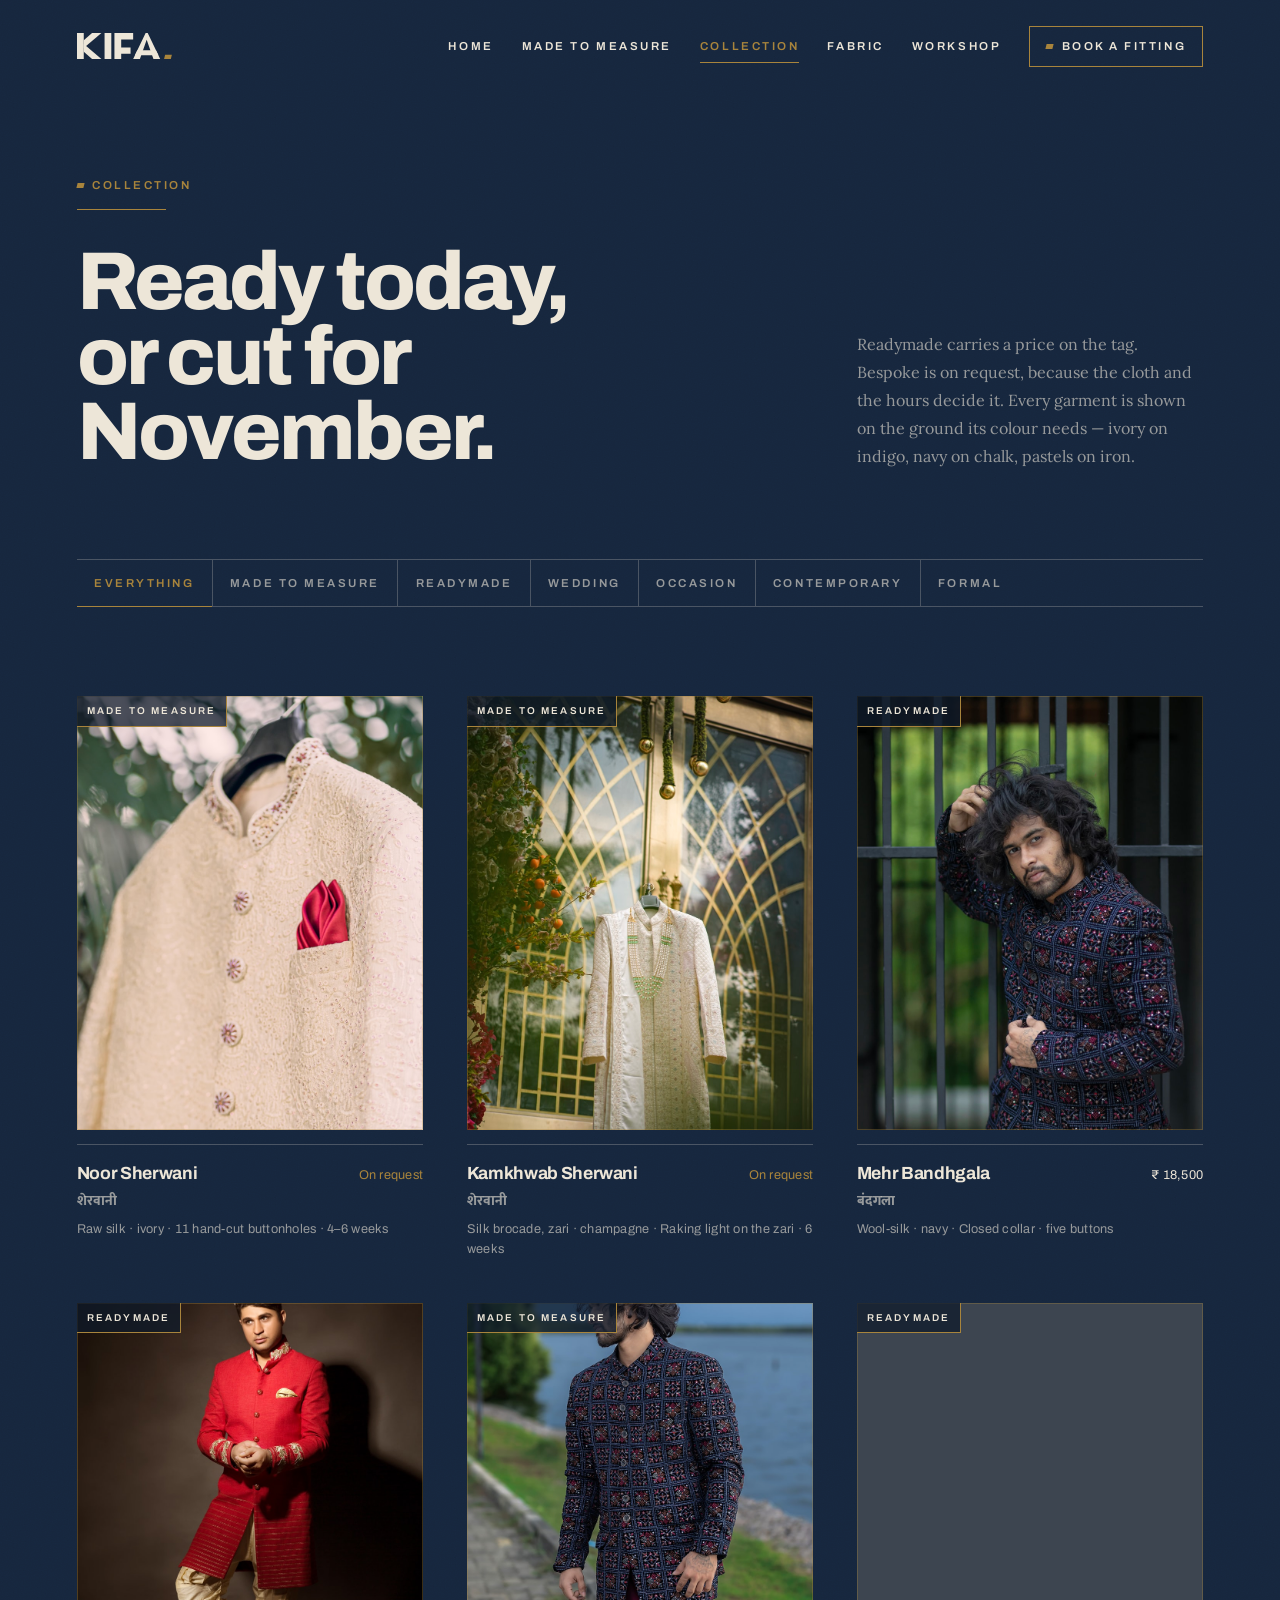
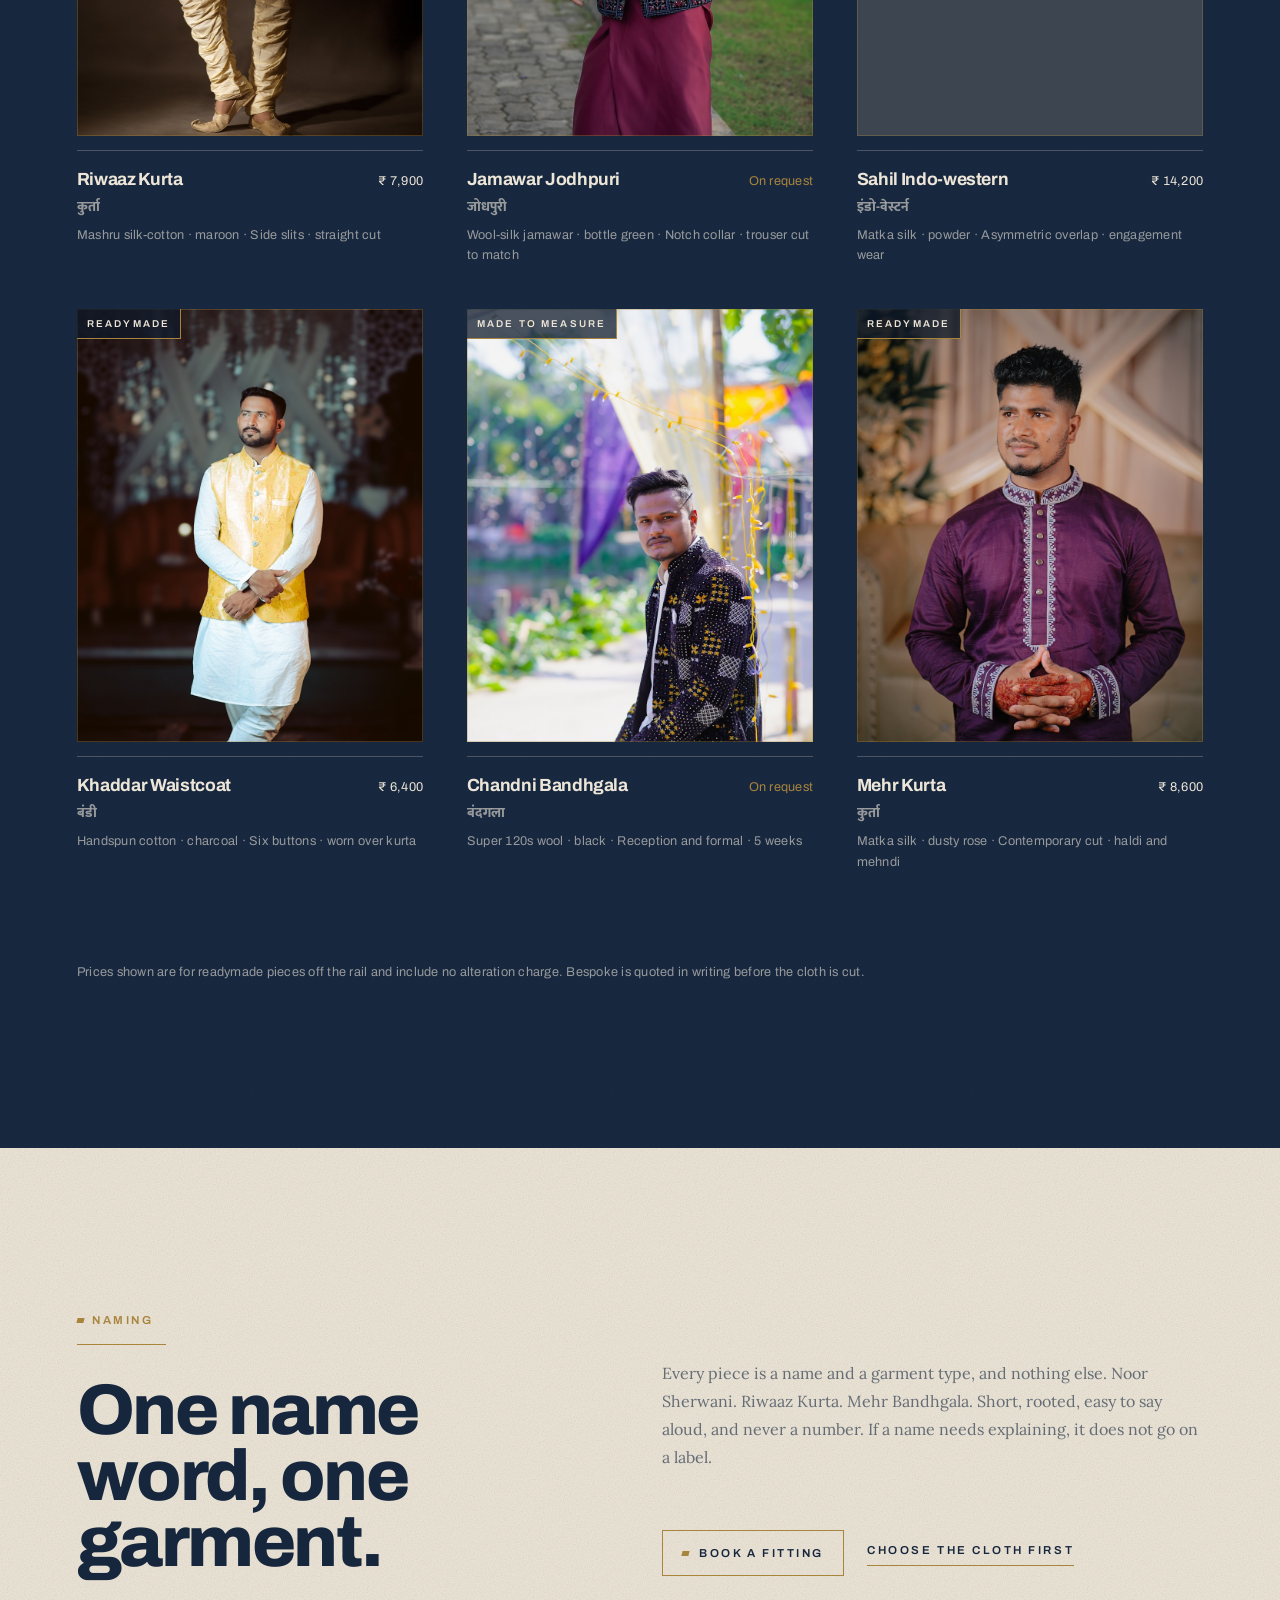
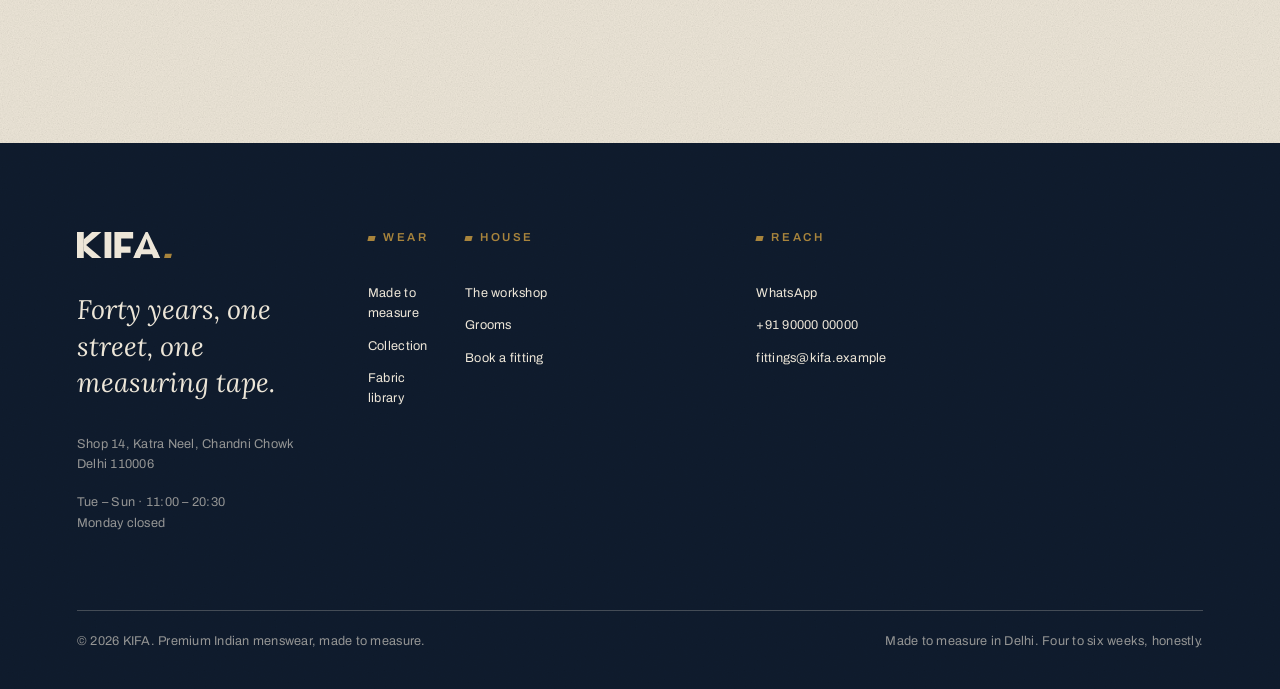
==== collection.html @ 97ea096e "feat: KIFA website — static site with placeholder photography Six-page static site for KIFA, Indian " ====
<!doctype html>
<html lang="en">
<head>
<meta charset="utf-8">
<meta name="viewport" content="width=device-width,initial-scale=1">
<title>KIFA — Collection</title>
<meta name="description" content="Sherwani, bandhgala, jodhpuri, kurta and waistcoat. Readymade carries a price. Bespoke is on request.">
<link rel="preconnect" href="https://fonts.googleapis.com">
<link rel="preconnect" href="https://fonts.gstatic.com" crossorigin>
<link href="https://fonts.googleapis.com/css2?family=Archivo:wght@400;600;700;800&family=Lora:ital,wght@0,400;1,400;1,500&family=Mukta:wght@800&family=Noto+Nastaliq+Urdu:wght@400;600&display=swap" rel="stylesheet">
<link rel="stylesheet" href="assets/css/kifa.css">
<link rel="stylesheet" href="assets/css/components.css">
<link rel="icon" href="data:image/svg+xml,%3Csvg xmlns='http://www.w3.org/2000/svg' viewBox='0 0 32 32'%3E%3Crect width='32' height='32' fill='%2316263D'/%3E%3Cpath d='M11 12h13l-3 8H8z' fill='%23A8843C'/%3E%3C/svg%3E">
</head>
<body>

<main id="main">

  <section class="section ground g-indigo wrap" data-ground="indigo"
           style="padding-top:clamp(140px,20vh,240px)">
    <div class="grid g-12">
      <div class="col-7">
        <p class="eyebrow rv"><span class="tick"></span>Collection</p>
        <div class="hairline hairline--short rv mt-s"></div>
        <h1 class="hook rv mt-m">Ready today,<br>or cut for<br>November.</h1>
      </div>
      <div class="col-4 start-9" style="align-self:end">
        <p class="body muted rv">
          Readymade carries a price on the tag. Bespoke is on request, because the cloth and the
          hours decide it. Every garment is shown on the ground its colour needs — ivory on
          indigo, navy on chalk, pastels on iron.
        </p>
      </div>
    </div>

    <div class="filters mt-xl rv" id="filters" role="group" aria-label="Filter the collection">
      <button data-filter="all" aria-pressed="true">Everything</button>
      <button data-filter="bespoke" aria-pressed="false">Made to measure</button>
      <button data-filter="ready" aria-pressed="false">Readymade</button>
      <button data-filter="wedding" aria-pressed="false">Wedding</button>
      <button data-filter="occasion" aria-pressed="false">Occasion</button>
      <button data-filter="contemporary" aria-pressed="false">Contemporary</button>
      <button data-filter="formal" aria-pressed="false">Formal</button>
    </div>

    <div class="grid g-3 mt-xl" id="grid"></div>

    <p class="spec muted mt-xl rv">
      Prices shown are for readymade pieces off the rail and include no alteration charge.
      Bespoke is quoted in writing before the cloth is cut.
    </p>
  </section>

  <!-- naming -->
  <section class="section ground g-chalk wrap" data-ground="chalk">
    <div class="grid g-12">
      <div class="col-5">
        <p class="eyebrow rv"><span class="tick"></span>Naming</p>
        <div class="hairline hairline--short rv mt-s"></div>
        <h2 class="hook hook--s rv mt-m">One name<br>word, one<br>garment.</h2>
      </div>
      <div class="col-6 start-7" style="align-self:end">
        <p class="body muted rv">
          Every piece is a name and a garment type, and nothing else. Noor Sherwani.
          Riwaaz Kurta. Mehr Bandhgala. Short, rooted, easy to say aloud, and never a number.
          If a name needs explaining, it does not go on a label.
        </p>
        <div class="flexrow mt-l rv">
          <a class="btn" href="fitting.html"><span class="tick"></span>Book a fitting</a>
          <a class="link-u" href="fabric.html">Choose the cloth first</a>
        </div>
      </div>
    </div>
  </section>

</main>

<script src="assets/js/site.js"></script>
<script src="assets/js/art.js"></script>
<script src="assets/js/blocks.js"></script>
<script>
function PAGE(){
  document.querySelector('#grid').innerHTML = SITE.collection.map((it,i) => {
    const html = plateHTML(it, { delay: (i%3)*110, href:'fitting.html' });
    return html.replace('<a class="plate',
      `<a data-kind="${it.kind}" data-family="${it.family}" class="plate`);
  }).join('');
}
</script>
<script src="assets/js/kifa.js"></script>
</body>
</html>
---- assets/css/kifa.css ----
/* ============================================================
   KIFA — brand guidelines v0.1 implementation
   Colour, typography, layout and motion follow the document.
   Nothing here invents a colour, a typeface or a decoration
   that is not specified in the brand book.
   ============================================================ */

/* --- 01 · TOKENS ------------------------------------------ */
:root{
  /* 05 Colour — five colours, four jobs */
  --indigo:      #16263D;   /* ground for light garments */
  --chalk:       #EDE6D8;   /* ground for dark & saturated garments */
  --brass:       #A8843C;   /* identity accent — hairlines & small type only */
  --madder:      #8C2F27;   /* alert only */
  --iron:        #3D4550;   /* ground for pastels */

  /* working tints, derived only */
  --indigo-deep: #0E1A2B;
  --indigo-lift: #1D3150;
  --chalk-dim:   #DCD2BE;
  --chalk-deep:  #C9BFA8;
  --brass-lift:  #C6A05A;

  --on-indigo:        #EDE6D8;
  --on-indigo-muted:  rgba(237,230,216,.60);
  --on-indigo-faint:  rgba(237,230,216,.24);
  --on-chalk:         #16263D;
  --on-chalk-muted:   rgba(22,38,61,.62);
  --on-chalk-faint:   rgba(22,38,61,.20);

  /* 08 Layout — margin is 6% of canvas width */
  --margin: clamp(20px, 6vw, 132px);
  --rule: 1px;               /* the brass hairline. the only decoration. */

  /* 06 Typography */
  --sans: "Archivo", "Helvetica Neue", Helvetica, Arial, sans-serif;
  --serif:"Lora", Georgia, "Times New Roman", serif;
  --deva: "Mukta", var(--sans);
  --nastaliq:"Noto Nastaliq Urdu", var(--serif);

  --t-hook:   clamp(2.9rem, 6.4vw, 6.4rem);   /* stepped down: 8.4vw overflowed a
                                                 12-col column on long words */
  --t-hook-s: clamp(2.4rem, 5.6vw, 5.2rem);
  --t-sub:    clamp(1.75rem, 3.3vw, 3.3rem);
  --t-voice:  clamp(1.3rem, 2.1vw, 2.05rem);
  --t-body:   clamp(1rem, 1.06vw, 1.12rem);
  --t-spec:   .795rem;
  --t-eyebrow:.72rem;

  --tr-hook: -.035em;   /* −3.5% */
  --tr-sub:  -.02em;    /* −2%   */
  --tr-eye:  .22em;     /* +22%  */
  --tr-spec: .02em;     /* +2%   */

  /* motion — the cut, not the bounce */
  --cut: cubic-bezier(.16,1,.3,1);
  --cut-in: cubic-bezier(.7,0,.2,1);
  --slow: 1050ms;
  --mid: 720ms;
  --quick: 380ms;
  --skew: 14deg;        /* the chalk tick angle, used for every reveal */
}

/* --- 02 · RESET ------------------------------------------- */
*,*::before,*::after{box-sizing:border-box}
html{-webkit-text-size-adjust:100%}
body,h1,h2,h3,h4,p,figure,blockquote,dl,dd,ul,ol{margin:0;padding:0}
ul,ol{list-style:none}
img,svg{display:block;max-width:100%}
button,input,select,textarea{font:inherit;color:inherit;background:none;border:0;border-radius:0}
a{color:inherit;text-decoration:none}
::selection{background:var(--brass);color:var(--indigo)}

html{scroll-behavior:smooth}
@media (prefers-reduced-motion:reduce){html{scroll-behavior:auto}}

body{
  background:var(--indigo);
  color:var(--on-indigo);
  font-family:var(--serif);
  font-size:var(--t-body);
  line-height:1.75;
  overflow-x:hidden;
}

button,[role=button],label,summary{cursor:pointer}

/* --- 03 · GROUNDS & MATERIAL ------------------------------ */
/* Grain: paper tooth on chalk, dyed-cloth noise on indigo.    */
.ground{position:relative;isolation:isolate}
.ground::before{
  content:"";position:absolute;inset:0;z-index:0;pointer-events:none;
  background-image:url("data:image/svg+xml,%3Csvg xmlns='http://www.w3.org/2000/svg' width='180' height='180'%3E%3Cfilter id='n'%3E%3CfeTurbulence type='fractalNoise' baseFrequency='.82' numOctaves='3' stitchTiles='stitch'/%3E%3CfeColorMatrix type='saturate' values='0'/%3E%3C/filter%3E%3Crect width='180' height='180' filter='url(%23n)' opacity='.5'/%3E%3C/svg%3E");
  mix-blend-mode:overlay;opacity:.22;
}
.ground>*{position:relative;z-index:1}

.g-indigo{background:var(--indigo);color:var(--on-indigo)}
.g-indigo-deep{background:var(--indigo-deep);color:var(--on-indigo)}
.g-chalk{background:var(--chalk);color:var(--on-chalk)}
.g-iron{background:var(--iron);color:var(--on-indigo)}
.g-chalk::before{opacity:.5;mix-blend-mode:multiply}
.g-iron::before{opacity:.18}

/* woven cloth field — used behind garment plates, never as a fill */
.weave{
  background-image:
    repeating-linear-gradient(90deg, rgba(255,255,255,.035) 0 1px, transparent 1px 4px),
    repeating-linear-gradient(0deg,  rgba(0,0,0,.10) 0 1px, transparent 1px 4px);
}
.weave-dark{
  background-image:
    repeating-linear-gradient(90deg, rgba(0,0,0,.07) 0 1px, transparent 1px 4px),
    repeating-linear-gradient(0deg,  rgba(0,0,0,.05) 0 1px, transparent 1px 4px);
}
/* zari — brass thread, raking light. hairlines only. */
.zari{
  background-image:repeating-linear-gradient(76deg,
    rgba(168,132,60,.20) 0 1px, transparent 1px 9px);
}

/* --- 04 · TYPE SCALE (06 Typography) ---------------------- */
.hook{
  font-family:var(--sans);font-weight:800;letter-spacing:var(--tr-hook);
  font-size:var(--t-hook);line-height:.92;text-transform:none;
}
.hook--s{font-size:var(--t-hook-s)}
.subhead{
  font-family:var(--sans);font-weight:700;letter-spacing:var(--tr-sub);
  font-size:var(--t-sub);line-height:1.04;
}
.eyebrow{
  font-family:var(--sans);font-weight:600;letter-spacing:var(--tr-eye);
  font-size:var(--t-eyebrow);text-transform:uppercase;color:var(--brass);
  display:flex;align-items:center;gap:.7em;line-height:1;
}
.eyebrow .tick{flex:none}
.voice{
  font-family:var(--serif);font-style:italic;font-weight:400;
  font-size:var(--t-voice);line-height:1.35;
}
.body{font-family:var(--serif);font-size:var(--t-body);line-height:1.75;max-width:58ch}
.body--wide{max-width:72ch}
.spec{
  font-family:var(--sans);font-weight:400;letter-spacing:var(--tr-spec);
  font-size:var(--t-spec);line-height:1.6;
  font-variant-numeric:tabular-nums;
}
.spec--caps{text-transform:uppercase;letter-spacing:var(--tr-eye);font-weight:600}
.muted{color:var(--on-indigo-muted)}
.g-chalk .muted{color:var(--on-chalk-muted)}
.brass{color:var(--brass)}
.alert{color:var(--madder)}          /* alert only. never a background. */
.deva{font-family:var(--deva);font-weight:800}
.nastaliq{font-family:var(--nastaliq);line-height:2.1;direction:rtl;unicode-bidi:isolate}

/* the one permitted decorative element */
.hairline{height:var(--rule);background:var(--brass);width:100%;transform-origin:left}
.hairline--short{width:clamp(48px,7vw,96px)}
.rule-t{border-top:var(--rule) solid var(--on-indigo-faint)}
.g-chalk .rule-t{border-top-color:var(--on-chalk-faint)}

/* --- 05 · LAYOUT (08 Layout) ------------------------------ */
.wrap{padding-inline:var(--margin);width:100%}
.section{padding-block:clamp(88px,13vw,202px)}
.section--tight{padding-block:clamp(64px,8.5vw,126px)}
.section--tall{padding-block:clamp(116px,18vw,268px)}
.stack{display:flex;flex-direction:column}
.stack>*+*{margin-top:var(--gap,1.4rem)}
.grid{display:grid;gap:clamp(28px,3.4vw,64px)}
.g-2{grid-template-columns:repeat(2,minmax(0,1fr))}
.g-3{grid-template-columns:repeat(3,minmax(0,1fr))}
.g-4{grid-template-columns:repeat(4,minmax(0,1fr))}
.g-12{grid-template-columns:repeat(12,minmax(0,1fr))}
.col-3{grid-column-end:span 3}.col-4{grid-column-end:span 4}.col-5{grid-column-end:span 5}
.col-6{grid-column-end:span 6}.col-7{grid-column-end:span 7}.col-8{grid-column-end:span 8}
.start-6{grid-column-start:6}.start-7{grid-column-start:7}
.start-8{grid-column-start:8}.start-9{grid-column-start:9}
@media (max-width:900px){
  .g-2,.g-3,.g-4{grid-template-columns:1fr}
  .g-12{grid-template-columns:repeat(6,minmax(0,1fr))}
  [class*=col-]{grid-column:1/-1}
  [class*=start-]{grid-column:1/-1}
}

/* --- 06 · WORDMARK ---------------------------------------- */
/* Drawn to specification: flat apex at 8% cap height, chalk    */
/* tick skewed 14° at 16% cap height, global tracking −3.5%.    */
.wordmark{display:block;height:var(--wm,26px);width:auto}
.wordmark .letter{fill:currentColor}
.wordmark .tick-mark{fill:var(--brass)}   /* brass only, always */

.tick{
  display:inline-block;width:.62em;height:.42em;background:var(--brass);
  transform:skewX(-14deg);flex:none;
}

/* --- 07 · NAVIGATION -------------------------------------- */
.nav{
  position:fixed;inset:0 0 auto 0;z-index:60;
  display:flex;align-items:center;justify-content:space-between;
  padding:clamp(18px,2vw,30px) var(--margin);
  color:var(--on-indigo);
  transition:background var(--mid) var(--cut), padding var(--mid) var(--cut), color var(--mid) var(--cut);
}
.nav::after{
  content:"";position:absolute;left:var(--margin);right:var(--margin);bottom:0;
  height:var(--rule);background:var(--on-indigo-faint);
  transform:scaleX(0);transform-origin:left;transition:transform var(--slow) var(--cut);
}
.nav.is-stuck{background:rgba(14,26,43,.86);backdrop-filter:blur(14px);padding-block:14px}
.nav.is-stuck::after{transform:scaleX(1)}
.nav.on-chalk{color:var(--on-chalk)}
.nav.on-chalk.is-stuck{background:rgba(237,230,216,.88)}
.nav.on-iron.is-stuck{background:rgba(61,69,80,.88)}
.nav__home{display:flex;align-items:center}
.nav__links{display:flex;align-items:center;gap:clamp(18px,2.2vw,38px)}
.nav__link{
  font-family:var(--sans);font-weight:600;font-size:var(--t-eyebrow);
  letter-spacing:var(--tr-eye);text-transform:uppercase;position:relative;
  padding-block:6px;white-space:nowrap;
}
.nav__link::after{
  content:"";position:absolute;left:0;right:0;bottom:0;height:var(--rule);
  background:var(--brass);transform:scaleX(0);transform-origin:right;
  transition:transform var(--quick) var(--cut);
}
.nav__link:hover::after,.nav__link[aria-current=page]::after{transform:scaleX(1);transform-origin:left}
.nav__link[aria-current=page]{color:var(--brass)}
.nav__cta{
  font-family:var(--sans);font-weight:600;font-size:var(--t-eyebrow);
  letter-spacing:var(--tr-eye);text-transform:uppercase;
  border:var(--rule) solid var(--brass);padding:.85em 1.4em;
  display:flex;align-items:center;gap:.7em;
  transition:background var(--quick) var(--cut), color var(--quick) var(--cut);
}
.nav__cta:hover{background:var(--chalk);color:var(--indigo);border-color:var(--chalk)}
.nav__burger{display:none;width:34px;height:34px;position:relative}
.nav__burger span{position:absolute;left:4px;right:4px;height:var(--rule);background:currentColor;transition:transform var(--mid) var(--cut),opacity var(--quick)}
.nav__burger span:nth-child(1){top:12px}
.nav__burger span:nth-child(2){top:21px}
.nav.is-open .nav__burger span:nth-child(1){transform:translateY(4.5px) rotate(14deg)}
.nav.is-open .nav__burger span:nth-child(2){transform:translateY(-4.5px) rotate(-14deg)}
@media (max-width:1080px){
  .nav__burger{display:block;z-index:2}
  .nav__home{position:relative;z-index:2}
  .nav__links{
    position:fixed;inset:0;background:var(--indigo-deep);color:var(--on-indigo);
    flex-direction:column;align-items:flex-start;justify-content:center;
    gap:clamp(14px,3vh,28px);padding:0 var(--margin);
    clip-path:polygon(0 0,100% 0,100% 0,0 0);
    transition:clip-path var(--slow) var(--cut);
  }
  .nav.is-open .nav__links{clip-path:polygon(0 0,100% 0,100% 100%,0 100%)}
  .nav.is-open,.nav.is-open.is-stuck{color:var(--on-indigo);background:transparent;backdrop-filter:none}
  .nav.is-open .nav__cta{border-color:var(--brass);color:var(--on-indigo)}
  .nav__link{font-size:clamp(1.4rem,5vw,2.2rem);letter-spacing:var(--tr-sub);font-weight:700;text-transform:none}
  .nav__link::after{display:none}
  .nav__cta{font-size:.8rem}
}

/* --- 08 · MOTION (one reveal, and nothing else) ------------
   A block fades up once as it arrives and is then left alone.
   No wipes, no cascades, no scroll-driven choreography. The
   effect uses opacity and transform only — no mask, no
   clip-path — so nothing interferes with IntersectionObserver
   geometry the way a clipped element does in Chrome. */
.rv{
  opacity:0;transform:translateY(8px);
  transition:opacity 520ms var(--cut),transform 520ms var(--cut);
}
.rv.is-in{opacity:1;transform:none}

@media (prefers-reduced-motion:reduce){
  .rv,.rv.is-in{opacity:1!important;transform:none!important;transition:none!important}
}

/* --- 11 · BUTTONS & LINKS --------------------------------- */
.btn{
  display:inline-flex;align-items:center;gap:.85em;
  font-family:var(--sans);font-weight:600;font-size:var(--t-eyebrow);
  letter-spacing:var(--tr-eye);text-transform:uppercase;
  border:var(--rule) solid var(--brass);padding:1.05em 1.7em;
  transition:background var(--quick) var(--cut),color var(--quick) var(--cut),border-color var(--quick) var(--cut);
  position:relative;overflow:hidden;
}
.btn .tick{transition:transform var(--mid) var(--cut)}
.btn:hover{background:var(--chalk);color:var(--indigo);border-color:var(--chalk)}
.btn:hover .tick{transform:skewX(-14deg) translateX(6px)}
.g-chalk .btn:hover{background:var(--indigo);color:var(--chalk);border-color:var(--indigo)}
.btn--ghost{border-color:currentColor}
.btn--ghost:hover{background:currentColor}

.link-u{
  display:inline-flex;align-items:center;gap:.7em;position:relative;
  font-family:var(--sans);font-weight:600;font-size:var(--t-eyebrow);
  letter-spacing:var(--tr-eye);text-transform:uppercase;padding-bottom:.55em;
}
.link-u::after{
  content:"";position:absolute;left:0;right:0;bottom:0;height:var(--rule);
  background:var(--brass);transform-origin:left;transition:transform var(--mid) var(--cut);
}
.link-u:hover::after{transform:scaleX(.28)}
---- assets/css/components.css ----
/* ============================================================
   KIFA — components
   Every block here traces to a rule in the brand guidelines:
   07 Photography (garment x ground), 08 Layout, 09 Social system.
   ============================================================ */

/* --- 12 · HERO -------------------------------------------- */
.hero{min-height:100svh;display:flex;align-items:flex-end;position:relative;overflow:hidden}
.hero__grid{display:grid;grid-template-columns:repeat(12,minmax(0,1fr));gap:clamp(24px,3vw,56px);width:100%;
  padding-block:clamp(96px,13vh,150px) clamp(48px,8vh,96px)}
.hero__copy{grid-column:1/span 7;display:flex;flex-direction:column;gap:clamp(20px,2.4vw,34px)}
.hero__plate{grid-column:9/span 4;align-self:end}
/* long single words ("measurements.") must not run into the column
   beside them: the interior hook sits a step below the site maximum */
.hero .hook{font-size:clamp(2.4rem,5.4vw,5.4rem)}
.hero__meta{
  position:absolute;right:calc(var(--margin) * .34);top:50%;
  transform:translateY(-50%) rotate(90deg);transform-origin:right center;
  white-space:nowrap;color:var(--on-indigo-muted);
}
@media (max-width:1080px){
  .hero{align-items:center;min-height:92svh}
  .hero__copy{grid-column:1/-1}
  .hero__plate{display:none}
  .hero__meta{display:none}
}

/* --- 13 · GARMENT PLATE ----------------------------------- */
/* The plate is the frame a photograph will occupy. Until the
   shoot exists it carries drawn line-work, always on the
   correct ground for that garment family. */
.plate{position:relative;display:block;overflow:hidden;isolation:isolate}
.plate__field{position:relative;aspect-ratio:4/5;display:grid;place-items:center;overflow:hidden}
.plate__field::after{
  content:"";position:absolute;inset:0;pointer-events:none;
  box-shadow:inset 0 0 0 var(--rule) rgba(168,132,60,.34);
}
.plate--r1 .plate__field{aspect-ratio:1/1}
.plate--r916 .plate__field{aspect-ratio:9/16}
.plate--r43 .plate__field{aspect-ratio:4/3}
/* a photograph fills its frame; the drawing sits inside it */
.plate__img,.rules__img{
  position:absolute;inset:0;width:100%;height:100%;object-fit:cover;display:block;
}
.plate__art{width:76%;height:auto;transition:transform 1400ms var(--cut)}
.plate--proof .plate__art{width:92%}
.plate:hover .plate__art{transform:scale(1.035)}
.pg-indigo{background:var(--indigo)}
.pg-chalk{background:var(--chalk)}
.pg-iron{background:var(--iron)}
.plate__docket{
  display:flex;justify-content:space-between;align-items:baseline;gap:16px;
  padding-top:14px;margin-top:14px;border-top:var(--rule) solid var(--on-indigo-faint);
}
.g-chalk .plate__docket{border-top-color:var(--on-chalk-faint)}
.plate__name{font-family:var(--sans);font-weight:700;letter-spacing:var(--tr-sub);font-size:1.1rem;line-height:1.2}
.plate__price{white-space:nowrap}
.plate__flag{
  position:absolute;top:0;left:0;padding:.6em 1em;z-index:2;
  font-family:var(--sans);font-weight:600;font-size:.62rem;letter-spacing:var(--tr-eye);
  text-transform:uppercase;color:var(--chalk);background:rgba(14,26,43,.74);
  border-right:var(--rule) solid var(--brass);border-bottom:var(--rule) solid var(--brass);
}
.plate__flag--alert{color:var(--madder);background:var(--chalk)}

/* --- 14 · THE COUNT (numbers over adjectives) ------------- */
.count{display:grid;grid-template-columns:repeat(4,minmax(0,1fr))}
.count__cell{padding:clamp(26px,3.4vw,52px) clamp(16px,2vw,34px);border-left:var(--rule) solid var(--on-chalk-faint)}
.count__cell:first-child{border-left:0;padding-left:0}
.count__n{
  font-family:var(--sans);font-weight:800;letter-spacing:var(--tr-hook);
  font-size:clamp(2.6rem,5.2vw,4.6rem);line-height:.9;font-variant-numeric:tabular-nums;
}
.count__n sup{font-size:.3em;vertical-align:super;letter-spacing:0;font-weight:600;color:var(--brass)}
.count__l{margin-top:14px;color:var(--on-chalk-muted)}
@media (max-width:900px){
  .count{grid-template-columns:repeat(2,minmax(0,1fr))}
  .count__cell{border-left:0;border-top:var(--rule) solid var(--on-chalk-faint);padding-inline:0}
  .count__cell:nth-child(2n){border-left:var(--rule) solid var(--on-chalk-faint);padding-left:22px}
}

/* --- 15 · CONTRAST BLOCK ---------------------------------- */
.versus{display:grid;grid-template-columns:1fr auto 1fr;gap:clamp(24px,4vw,72px);align-items:start}
.versus__mid{width:var(--rule);align-self:stretch;background:var(--on-indigo-faint)}
@media (max-width:900px){.versus{grid-template-columns:1fr}.versus__mid{width:100%;height:var(--rule)}}

/* --- 16 · THE THREE-POST LOOP ----------------------------- */
.loop{display:grid;grid-template-columns:repeat(3,minmax(0,1fr));gap:clamp(20px,2.4vw,44px)}
.loop__i{display:flex;flex-direction:column;gap:18px}
@media (max-width:900px){.loop{grid-template-columns:1fr;gap:56px}}

/* --- 17 · SEQUENCE ---------------------------------------- */
.seq{display:grid;grid-template-columns:repeat(12,minmax(0,1fr));gap:clamp(24px,3vw,56px);align-items:start}
.seq__rail{grid-column:1/span 4;position:sticky;top:24vh;align-self:start}
.seq__steps{grid-column:6/span 7;display:flex;flex-direction:column}
.seq__step{padding-block:clamp(60px,11vh,140px);border-top:var(--rule) solid var(--on-indigo-faint)}
.seq__step:first-child{border-top:0;padding-top:0}
.seq__no{
  font-family:var(--sans);font-weight:800;font-size:clamp(3.2rem,7vw,6.2rem);
  letter-spacing:var(--tr-hook);line-height:.86;color:var(--on-indigo-faint);
  font-variant-numeric:tabular-nums;transition:color var(--slow) var(--cut);
}
.seq__step .seq__no{color:var(--brass)}
.seq__rail .seq__no{color:var(--brass)}
.seq__art{max-width:min(440px,78%)}
.seq__art svg{width:100%;height:auto;color:var(--brass);opacity:.9}
.seq__img{width:100%;height:auto;display:block}
@media (max-width:1080px){
  .seq__rail{display:none}
  .seq__steps{grid-column:1/-1}
}

/* --- 18 · FABRIC BOLTS ------------------------------------ */
.bolt{display:grid;grid-template-columns:auto 1fr auto;gap:clamp(20px,2.6vw,48px);align-items:center;
  padding-block:clamp(24px,3vw,42px);border-top:var(--rule) solid var(--on-chalk-faint)}
.bolt:last-child{border-bottom:var(--rule) solid var(--on-chalk-faint)}
.bolt__swatch{width:clamp(76px,9vw,124px);aspect-ratio:1;position:relative;overflow:hidden}
.bolt__swatch::after{content:"";position:absolute;inset:0;box-shadow:inset 0 0 0 var(--rule) rgba(22,38,61,.28)}
.bolt__names{display:flex;flex-direction:column;gap:4px;min-width:0}
.bolt__latin{font-family:var(--sans);font-weight:700;letter-spacing:var(--tr-sub);font-size:clamp(1.2rem,2vw,1.7rem);line-height:1.1}
.bolt__script{font-family:var(--nastaliq);font-size:1.2rem;color:var(--brass);line-height:2.4;direction:rtl;text-align:left;margin-top:-2px}
.bolt__meta{text-align:right;white-space:nowrap}
@media (max-width:760px){
  .bolt{grid-template-columns:auto 1fr;row-gap:12px}
  .bolt__meta{grid-column:1/-1;text-align:left}
}

/* --- 19 · NAMED GROOMS ------------------------------------ */
.groom{display:grid;grid-template-columns:repeat(12,minmax(0,1fr));gap:clamp(24px,3vw,56px);align-items:center}
.groom+.groom{margin-top:clamp(56px,8vw,116px);padding-top:clamp(56px,8vw,116px);border-top:var(--rule) solid var(--on-indigo-faint)}
.g-chalk .groom+.groom{border-top-color:var(--on-chalk-faint)}
.groom__plate{grid-column:1/span 5}
.groom__copy{grid-column:7/span 6}
.groom--flip .groom__plate{grid-column:8/span 5;order:2}
.groom--flip .groom__copy{grid-column:1/span 6;order:1}
@media (max-width:900px){
  .groom__plate,.groom__copy,.groom--flip .groom__plate,.groom--flip .groom__copy{grid-column:1/-1;order:initial}
}

/* the docket under a groom record */
.dock{
  display:grid;grid-template-columns:repeat(auto-fit,minmax(120px,1fr));
  gap:clamp(14px,2vw,30px);padding-top:18px;
  border-top:var(--rule) solid var(--on-indigo-faint);
}
.g-chalk .dock{border-top-color:var(--on-chalk-faint)}
.dock dd{margin-top:7px}

/* --- 20 · MEASUREMENT CARD -------------------------------- */
.card{
  background:var(--chalk);color:var(--on-chalk);
  padding:clamp(26px,3.6vw,58px);position:relative;
  box-shadow:inset 0 0 0 var(--rule) rgba(22,38,61,.22);
}
.card__head{display:flex;justify-content:space-between;align-items:flex-start;gap:24px;
  padding-bottom:22px;border-bottom:var(--rule) solid var(--brass)}
.field{display:flex;flex-direction:column;gap:8px;padding-block:18px;border-bottom:var(--rule) solid var(--on-chalk-faint)}
.field label{font-family:var(--sans);font-weight:600;font-size:.66rem;letter-spacing:var(--tr-eye);text-transform:uppercase;color:var(--on-chalk-muted)}
.field input,.field select,.field textarea{
  font-family:var(--sans);font-size:1rem;letter-spacing:var(--tr-spec);
  color:var(--on-chalk);padding:2px 0;width:100%;background:transparent;
}
.field input::placeholder,.field textarea::placeholder{color:rgba(22,38,61,.32)}
.field input:focus,.field select:focus,.field textarea:focus{outline:0}
.field:focus-within{border-bottom-color:var(--brass)}
.field:focus-within label{color:var(--brass)}
.field textarea{resize:vertical;min-height:74px;line-height:1.6}
.field select{appearance:none;-webkit-appearance:none;background-image:url("data:image/svg+xml,%3Csvg xmlns='http://www.w3.org/2000/svg' width='14' height='10'%3E%3Cpath d='M0 0h14L9 10H5Z' fill='%23A8843C'/%3E%3C/svg%3E");background-repeat:no-repeat;background-position:right center;padding-right:24px}
.fields-2{display:grid;grid-template-columns:1fr 1fr;gap:0 clamp(20px,2.6vw,44px)}
@media (max-width:700px){.fields-2{grid-template-columns:1fr}}

/* --- 21 · FOOTER ------------------------------------------ */
.foot{padding-block:clamp(56px,7vw,104px) clamp(28px,3vw,44px)}
.foot__top{display:grid;grid-template-columns:repeat(12,minmax(0,1fr));gap:clamp(24px,3vw,56px)}
.foot__brand{grid-column:1/span 3}
.foot__col{grid-column:span 3}
.foot__col--first{grid-column-start:4}
.foot__li{padding-block:6px}
.foot__li a{transition:color var(--quick) var(--cut)}
.foot__li a:hover{color:var(--brass)}
.foot__bot{margin-top:clamp(44px,6vw,84px);padding-top:20px;border-top:var(--rule) solid var(--on-indigo-faint);
  display:flex;justify-content:space-between;gap:24px;flex-wrap:wrap}
@media (max-width:900px){
  .foot__brand{grid-column:1/-1}
  .foot__col,.foot__col--first{grid-column:span 6;grid-column-start:auto}
}

/* --- 22 · FILTER BAR -------------------------------------- */
.filters{display:flex;flex-wrap:wrap;gap:0;border-top:var(--rule) solid var(--on-indigo-faint);border-bottom:var(--rule) solid var(--on-indigo-faint)}
.filters button{
  font-family:var(--sans);font-weight:600;font-size:var(--t-eyebrow);letter-spacing:var(--tr-eye);
  text-transform:uppercase;padding:1.1em 1.5em;position:relative;color:var(--on-indigo-muted);
  transition:color var(--quick) var(--cut);
}
.filters button+button{border-left:var(--rule) solid var(--on-indigo-faint)}
.filters button::after{content:"";position:absolute;left:0;right:0;bottom:-1px;height:var(--rule);background:var(--brass);transform:scaleX(0);transform-origin:left;transition:transform var(--mid) var(--cut)}
.filters button:hover{color:var(--on-indigo)}
.filters button[aria-pressed=true]{color:var(--brass)}
.filters button[aria-pressed=true]::after{transform:scaleX(1)}
@media (max-width:700px){.filters button{padding:.95em 1.05em;font-size:.66rem}}

/* --- 23 · UTILITIES --------------------------------------- */
.u-max-none{max-width:none}
.mt-s{margin-top:clamp(12px,1.4vw,20px)}
.mt-m{margin-top:clamp(22px,2.6vw,38px)}
.mt-l{margin-top:clamp(38px,4.6vw,72px)}
.mt-xl{margin-top:clamp(56px,7vw,112px)}
.flexrow{display:flex;flex-wrap:wrap;gap:clamp(14px,1.8vw,26px);align-items:center}
.sr{position:absolute;width:1px;height:1px;overflow:hidden;clip:rect(0 0 0 0);white-space:nowrap}
.skip{position:fixed;top:-100px;left:var(--margin);z-index:300;background:var(--chalk);color:var(--indigo);padding:12px 18px;transition:top var(--quick)}
.skip:focus{top:12px}
:focus-visible{outline:2px solid var(--brass);outline-offset:3px}
.is-hidden{display:none!important}

/* ============================================================
   24 · THE OPENING — the landing composition
   One garment, one ground, held still. Ivory on indigo is the
   hero combination in the garment x ground table, section 07.
   Nothing here moves: the composition arrives once with the
   site's single fade and is then left to be looked at.
   ============================================================ */
.opening{
  position:relative;min-height:92svh;overflow:hidden;
  display:flex;flex-direction:column;justify-content:center;
  gap:clamp(22px,4vh,52px);padding-block:clamp(72px,8.4vh,120px);
}
.opening__grain{
  position:absolute;inset:0;z-index:0;pointer-events:none;opacity:.18;mix-blend-mode:overlay;
  background-image:url("data:image/svg+xml,%3Csvg xmlns='http://www.w3.org/2000/svg' width='180' height='180'%3E%3Cfilter id='n'%3E%3CfeTurbulence type='fractalNoise' baseFrequency='.82' numOctaves='3' stitchTiles='stitch'/%3E%3CfeColorMatrix type='saturate' values='0'/%3E%3C/filter%3E%3Crect width='180' height='180' filter='url(%23n)' opacity='.5'/%3E%3C/svg%3E");
}
.opening__grid{
  position:relative;z-index:1;width:100%;
  display:grid;grid-template-columns:repeat(12,minmax(0,1fr));
  gap:clamp(24px,3vw,56px);align-items:center;
}
.opening__copy{grid-column:1/span 6;display:flex;flex-direction:column;gap:clamp(14px,1.7vw,24px)}
.opening__figure{
  grid-column:8/span 5;display:flex;justify-content:center;align-items:flex-end;
  gap:clamp(20px,2.6vw,44px);
}
.opening .muted{color:currentColor;opacity:.62}
.opening .body{color:currentColor;opacity:.88;max-width:44ch}
/* the hook is set a step down from the site maximum: the garment,
   not the type, is the largest object in this frame */
.opening .hook{font-size:clamp(2.4rem,4.6vw,4.2rem)}

/* the garment — no frame, no motion, and as large as the frame allows */
.opening__art{flex:none}
.opening__art svg{height:min(54vh,540px);width:auto;color:var(--chalk)}
.opening__img{height:min(58vh,580px);width:auto;display:block;object-fit:cover}
.opening__art .bh{stroke:var(--brass)}

/* the count, stated in the margin rather than counted out loud */
.opening__tally{display:flex;flex-direction:column;gap:10px;padding-bottom:clamp(8px,2vh,30px);flex:none}
.opening__n{
  font-family:var(--sans);font-weight:800;letter-spacing:var(--tr-hook);
  font-size:clamp(2rem,3.2vw,3.2rem);line-height:.82;color:var(--brass);
  font-variant-numeric:tabular-nums;
}
.opening__nl{
  font-family:var(--sans);font-weight:600;font-size:.66rem;letter-spacing:var(--tr-eye);
  text-transform:uppercase;line-height:1.5;opacity:.72;
}

/* the rule named once, at the foot of the frame */
.opening__foot{position:relative;z-index:1;display:flex;flex-direction:column;gap:11px}
.opening__ruleline{height:var(--rule);background:var(--brass);width:clamp(48px,7vw,96px)}
.opening__ruletext{
  font-family:var(--sans);font-weight:600;font-size:var(--t-eyebrow);
  letter-spacing:var(--tr-eye);text-transform:uppercase;
}

@media (max-width:1080px){
  .opening{min-height:0;padding-block:clamp(104px,15vh,164px) clamp(60px,8vh,96px);gap:clamp(26px,4vh,40px)}
  .opening__grid{grid-template-columns:1fr;gap:clamp(28px,5vh,48px)}
  .opening__copy,.opening__figure{grid-column:1/-1}
  .opening__figure{justify-content:flex-start;gap:clamp(18px,5vw,32px)}
  .opening__art svg{height:min(36vh,320px)}
  .opening__img{height:min(40vh,360px)}
}
@media (max-width:620px){
  .opening .body{display:none}
}

/* ============================================================
   25 · THE RULE — garment x ground, four still plates
   The photography rule from section 07, stated rather than
   performed. Same data as the landing garment.
   ============================================================ */
.rules{display:grid;grid-template-columns:repeat(4,minmax(0,1fr));gap:clamp(18px,2.4vw,40px)}
.rules__field{
  aspect-ratio:4/5;display:flex;align-items:center;justify-content:center;
  padding:clamp(18px,2.4vw,38px);position:relative;overflow:hidden;
}
.rules__field svg{height:100%;width:auto}
.rules__field .plate__img{position:absolute;inset:0}
/* the indigo cells sit a shade deeper than the section they are on,
   so each field reads as a plate rather than a hole in the page */
.rules__field.pg-indigo{background:var(--indigo-deep)}
.rules__field.pg-indigo svg{color:var(--chalk)}
.rules__field.pg-chalk  svg{color:var(--indigo)}
.rules__field.pg-iron   svg{color:var(--chalk)}
.rules__field.has-zari svg{color:var(--brass)}
.rules__cap{margin-top:clamp(14px,1.6vw,22px)}
.rules__field .bh{stroke:var(--brass)}
@media (max-width:900px){.rules{grid-template-columns:repeat(2,minmax(0,1fr))}}
@media (max-width:520px){.rules{grid-template-columns:1fr}}
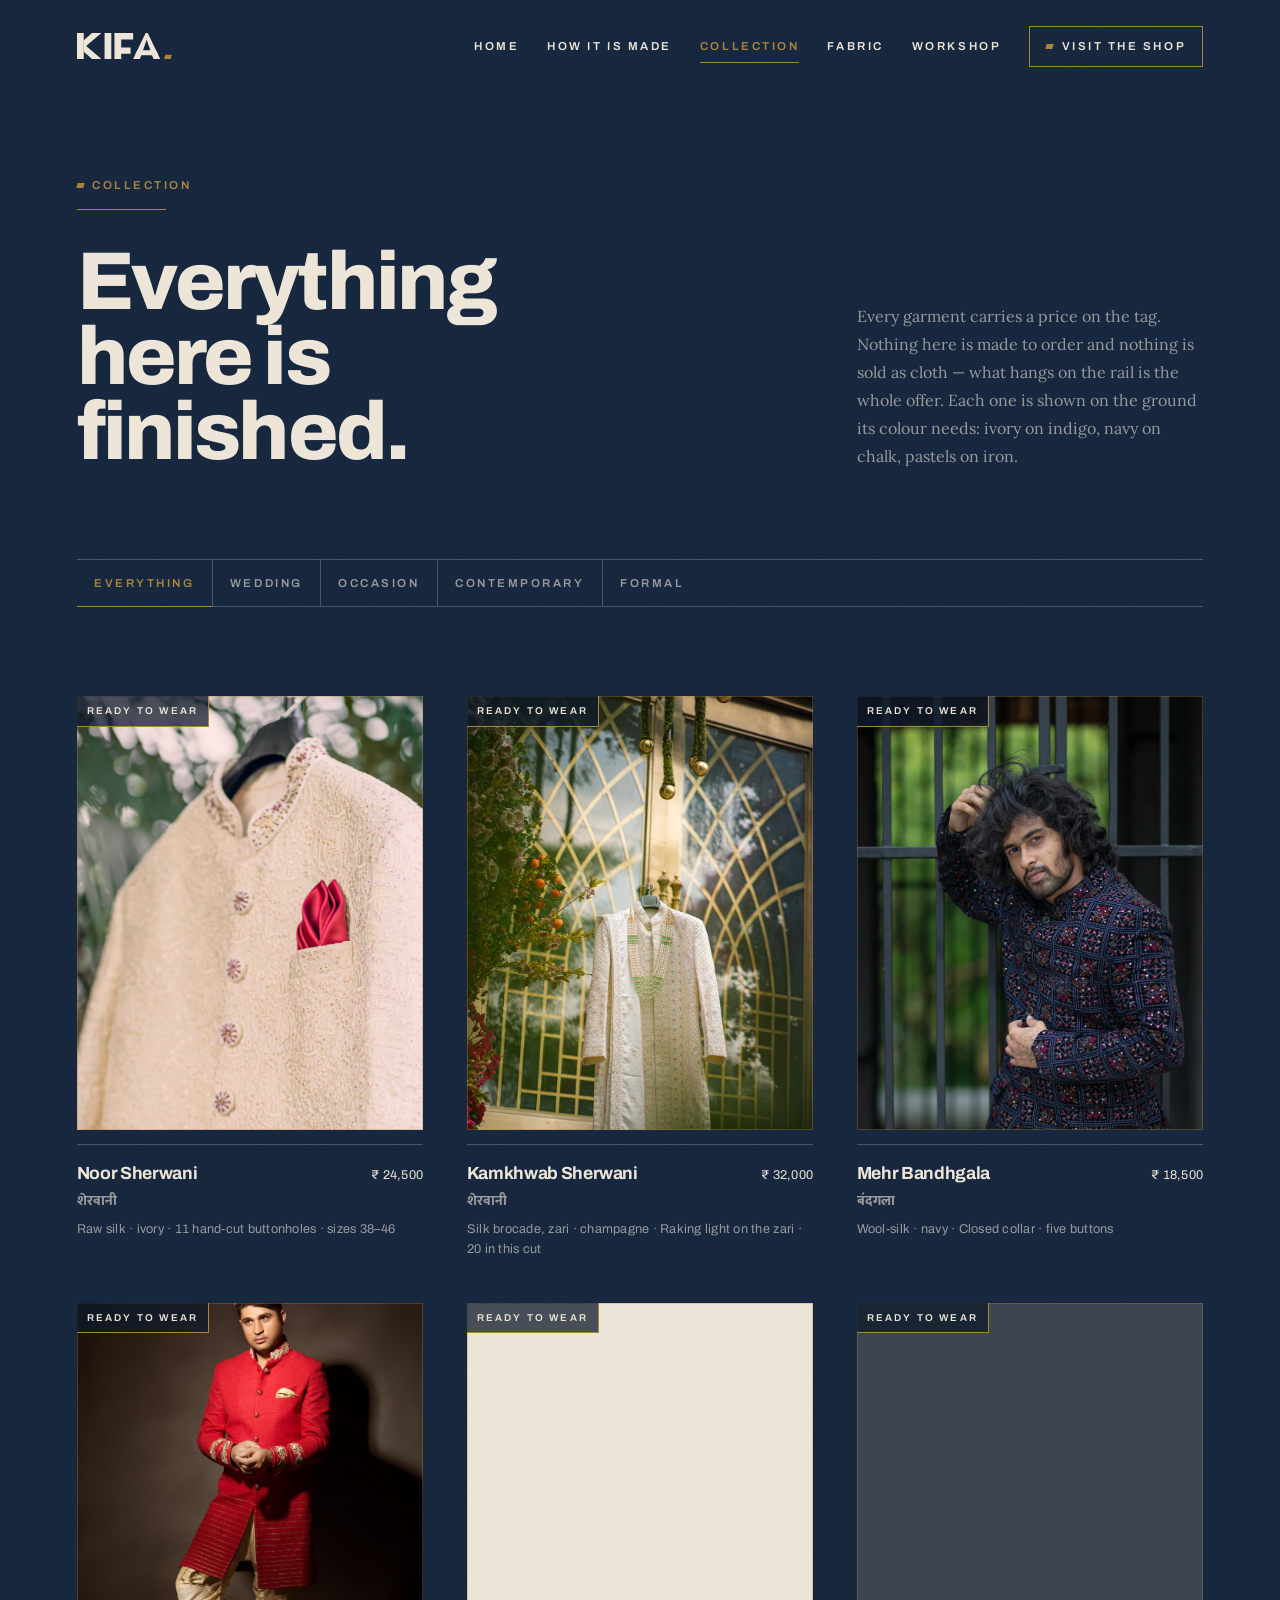
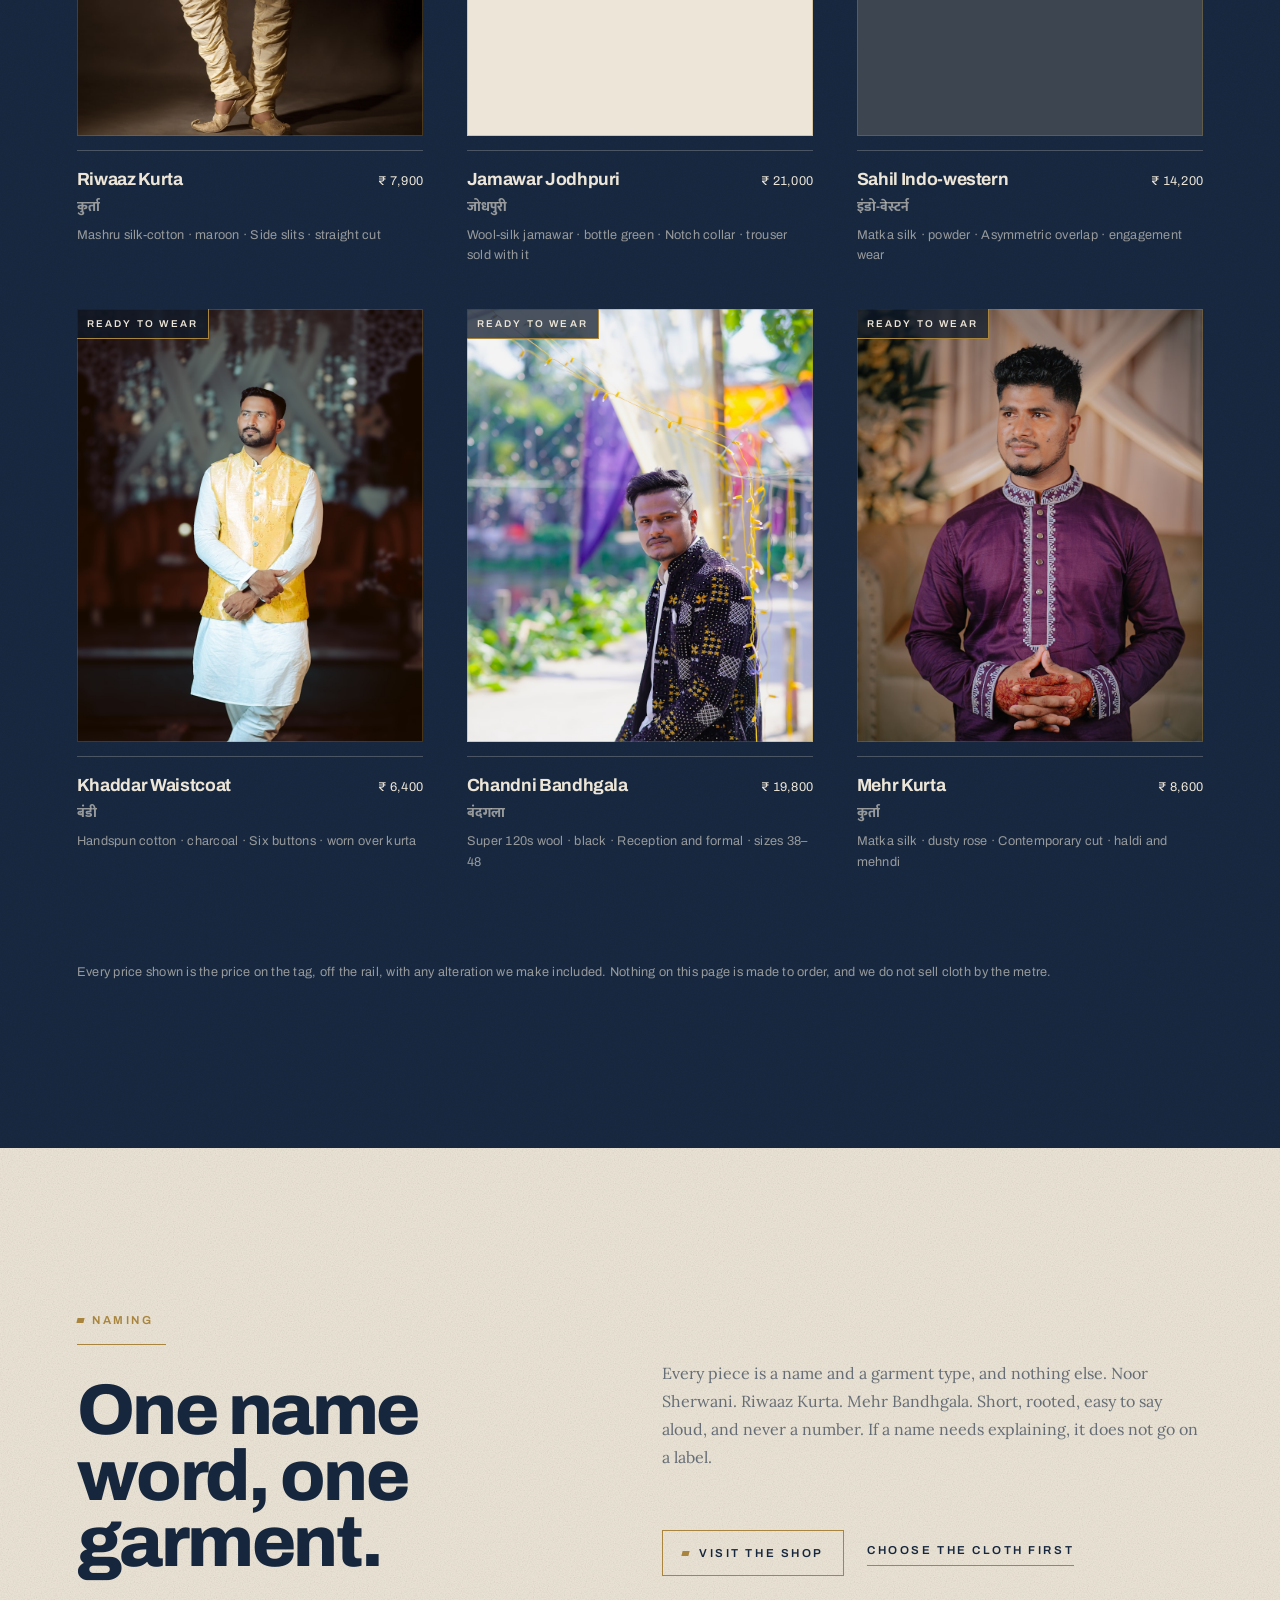
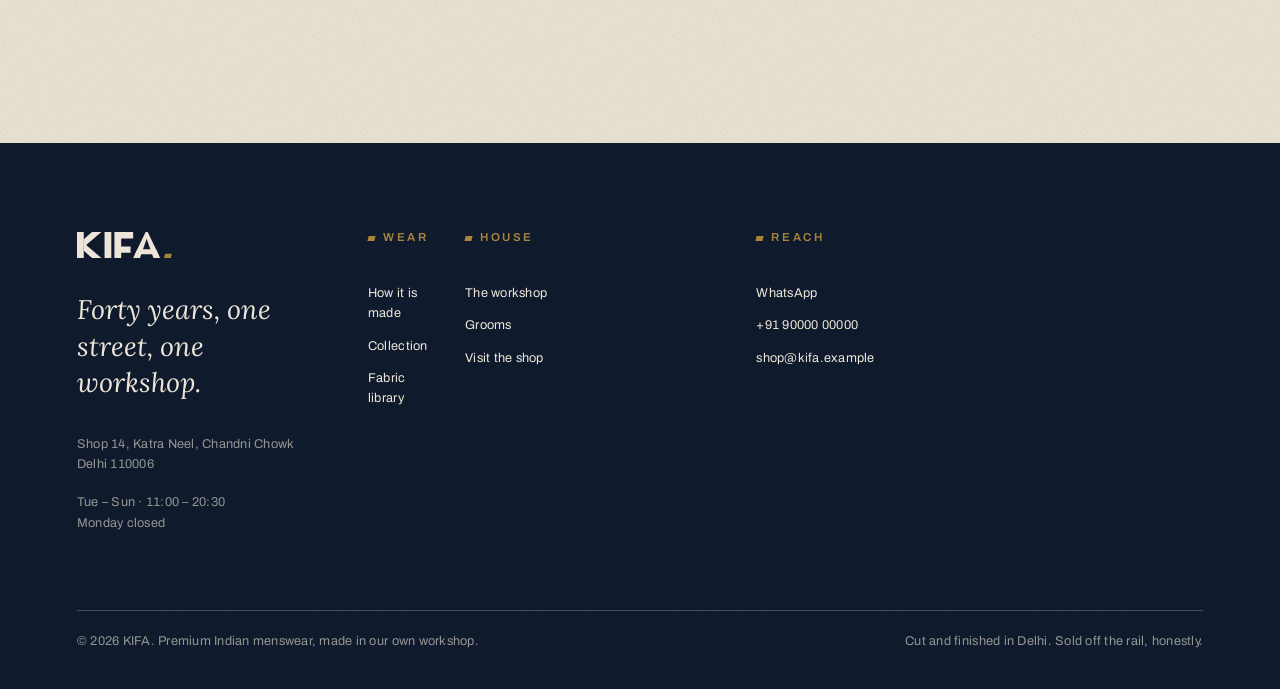
==== commit cefca7f5: "content: KIFA sells finished garments only The client confirmed KIFA does not sell unstitched cloth " ====
--- a/collection.html
+++ b/collection.html
@@ -4,7 +4,7 @@
 <meta charset="utf-8">
 <meta name="viewport" content="width=device-width,initial-scale=1">
 <title>KIFA — Collection</title>
-<meta name="description" content="Sherwani, bandhgala, jodhpuri, kurta and waistcoat. Readymade carries a price. Bespoke is on request.">
+<meta name="description" content="Sherwani, bandhgala, jodhpuri, kurta and waistcoat. All finished, all on the rail, all with a price on the tag.">
 <link rel="preconnect" href="https://fonts.googleapis.com">
 <link rel="preconnect" href="https://fonts.gstatic.com" crossorigin>
 <link href="https://fonts.googleapis.com/css2?family=Archivo:wght@400;600;700;800&family=Lora:ital,wght@0,400;1,400;1,500&family=Mukta:wght@800&family=Noto+Nastaliq+Urdu:wght@400;600&display=swap" rel="stylesheet">
@@ -22,22 +22,20 @@
       <div class="col-7">
         <p class="eyebrow rv"><span class="tick"></span>Collection</p>
         <div class="hairline hairline--short rv mt-s"></div>
-        <h1 class="hook rv mt-m">Ready today,<br>or cut for<br>November.</h1>
+        <h1 class="hook rv mt-m">Everything<br>here is<br>finished.</h1>
       </div>
       <div class="col-4 start-9" style="align-self:end">
         <p class="body muted rv">
-          Readymade carries a price on the tag. Bespoke is on request, because the cloth and the
-          hours decide it. Every garment is shown on the ground its colour needs — ivory on
-          indigo, navy on chalk, pastels on iron.
+          Every garment carries a price on the tag. Nothing here is made to order and nothing
+          is sold as cloth — what hangs on the rail is the whole offer. Each one is shown on the
+          ground its colour needs: ivory on indigo, navy on chalk, pastels on iron.
         </p>
       </div>
     </div>
 
     <div class="filters mt-xl rv" id="filters" role="group" aria-label="Filter the collection">
       <button data-filter="all" aria-pressed="true">Everything</button>
-      <button data-filter="bespoke" aria-pressed="false">Made to measure</button>
-      <button data-filter="ready" aria-pressed="false">Readymade</button>
-      <button data-filter="wedding" aria-pressed="false">Wedding</button>
+                  <button data-filter="wedding" aria-pressed="false">Wedding</button>
       <button data-filter="occasion" aria-pressed="false">Occasion</button>
       <button data-filter="contemporary" aria-pressed="false">Contemporary</button>
       <button data-filter="formal" aria-pressed="false">Formal</button>
@@ -46,8 +44,8 @@
     <div class="grid g-3 mt-xl" id="grid"></div>
 
     <p class="spec muted mt-xl rv">
-      Prices shown are for readymade pieces off the rail and include no alteration charge.
-      Bespoke is quoted in writing before the cloth is cut.
+      Every price shown is the price on the tag, off the rail, with any alteration we make
+      included. Nothing on this page is made to order, and we do not sell cloth by the metre.
     </p>
   </section>
 
@@ -66,7 +64,7 @@
           If a name needs explaining, it does not go on a label.
         </p>
         <div class="flexrow mt-l rv">
-          <a class="btn" href="fitting.html"><span class="tick"></span>Book a fitting</a>
+          <a class="btn" href="visit.html"><span class="tick"></span>Visit the shop</a>
           <a class="link-u" href="fabric.html">Choose the cloth first</a>
         </div>
       </div>
@@ -81,7 +79,7 @@
 <script>
 function PAGE(){
   document.querySelector('#grid').innerHTML = SITE.collection.map((it,i) => {
-    const html = plateHTML(it, { delay: (i%3)*110, href:'fitting.html' });
+    const html = plateHTML(it, { delay: (i%3)*110, href:'visit.html' });
     return html.replace('<a class="plate',
       `<a data-kind="${it.kind}" data-family="${it.family}" class="plate`);
   }).join('');
